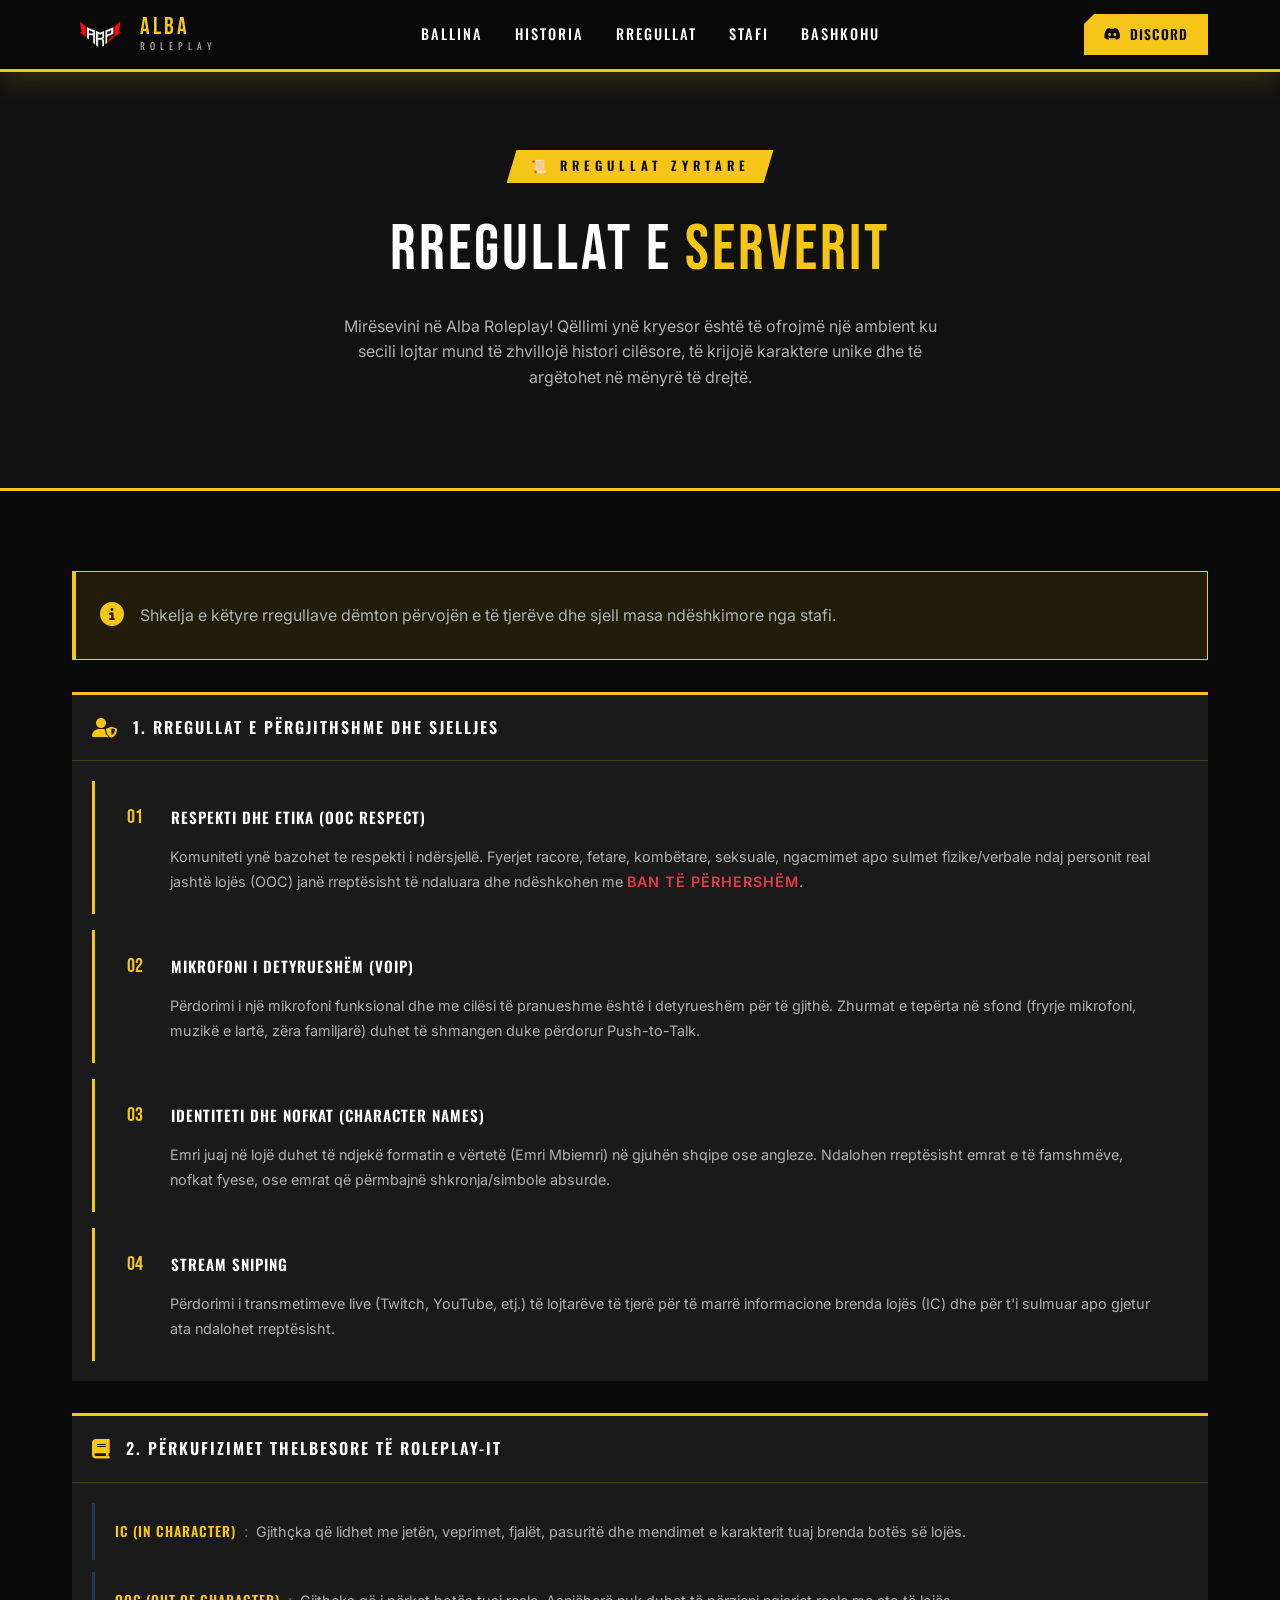
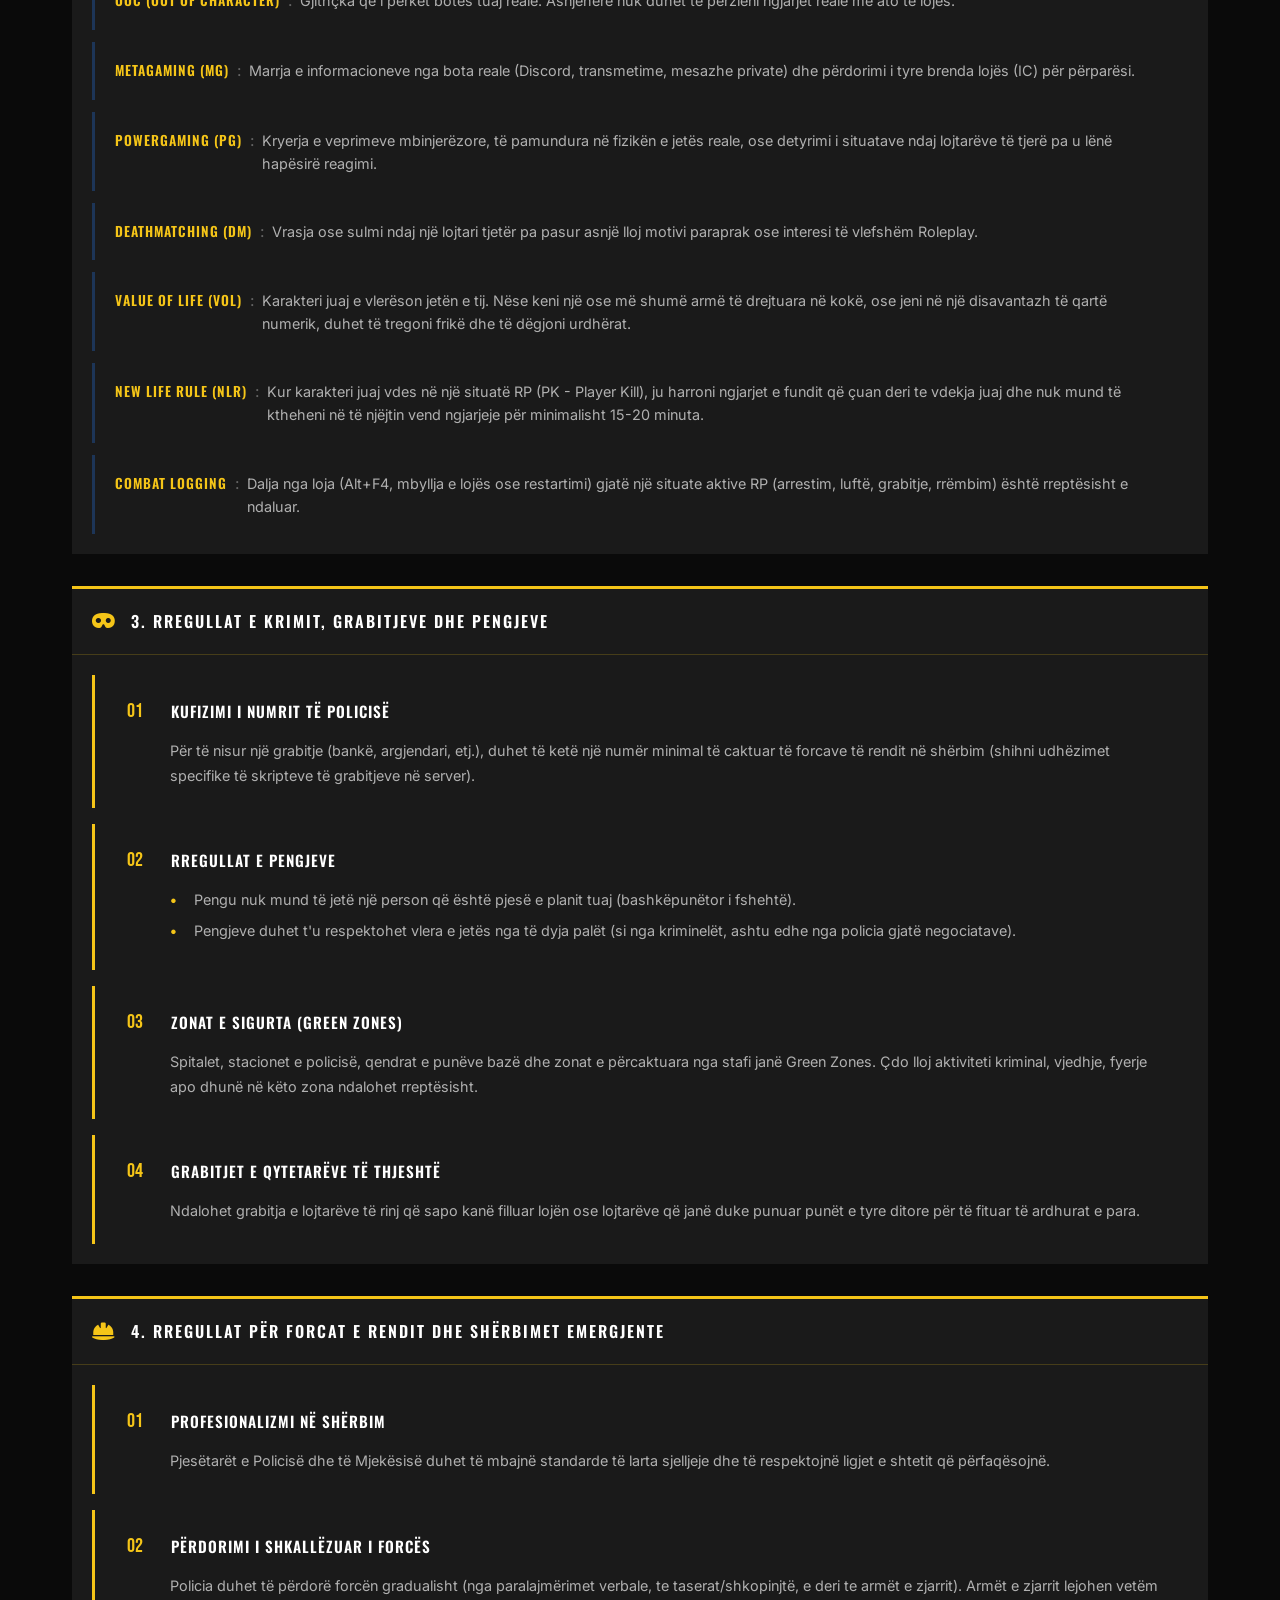
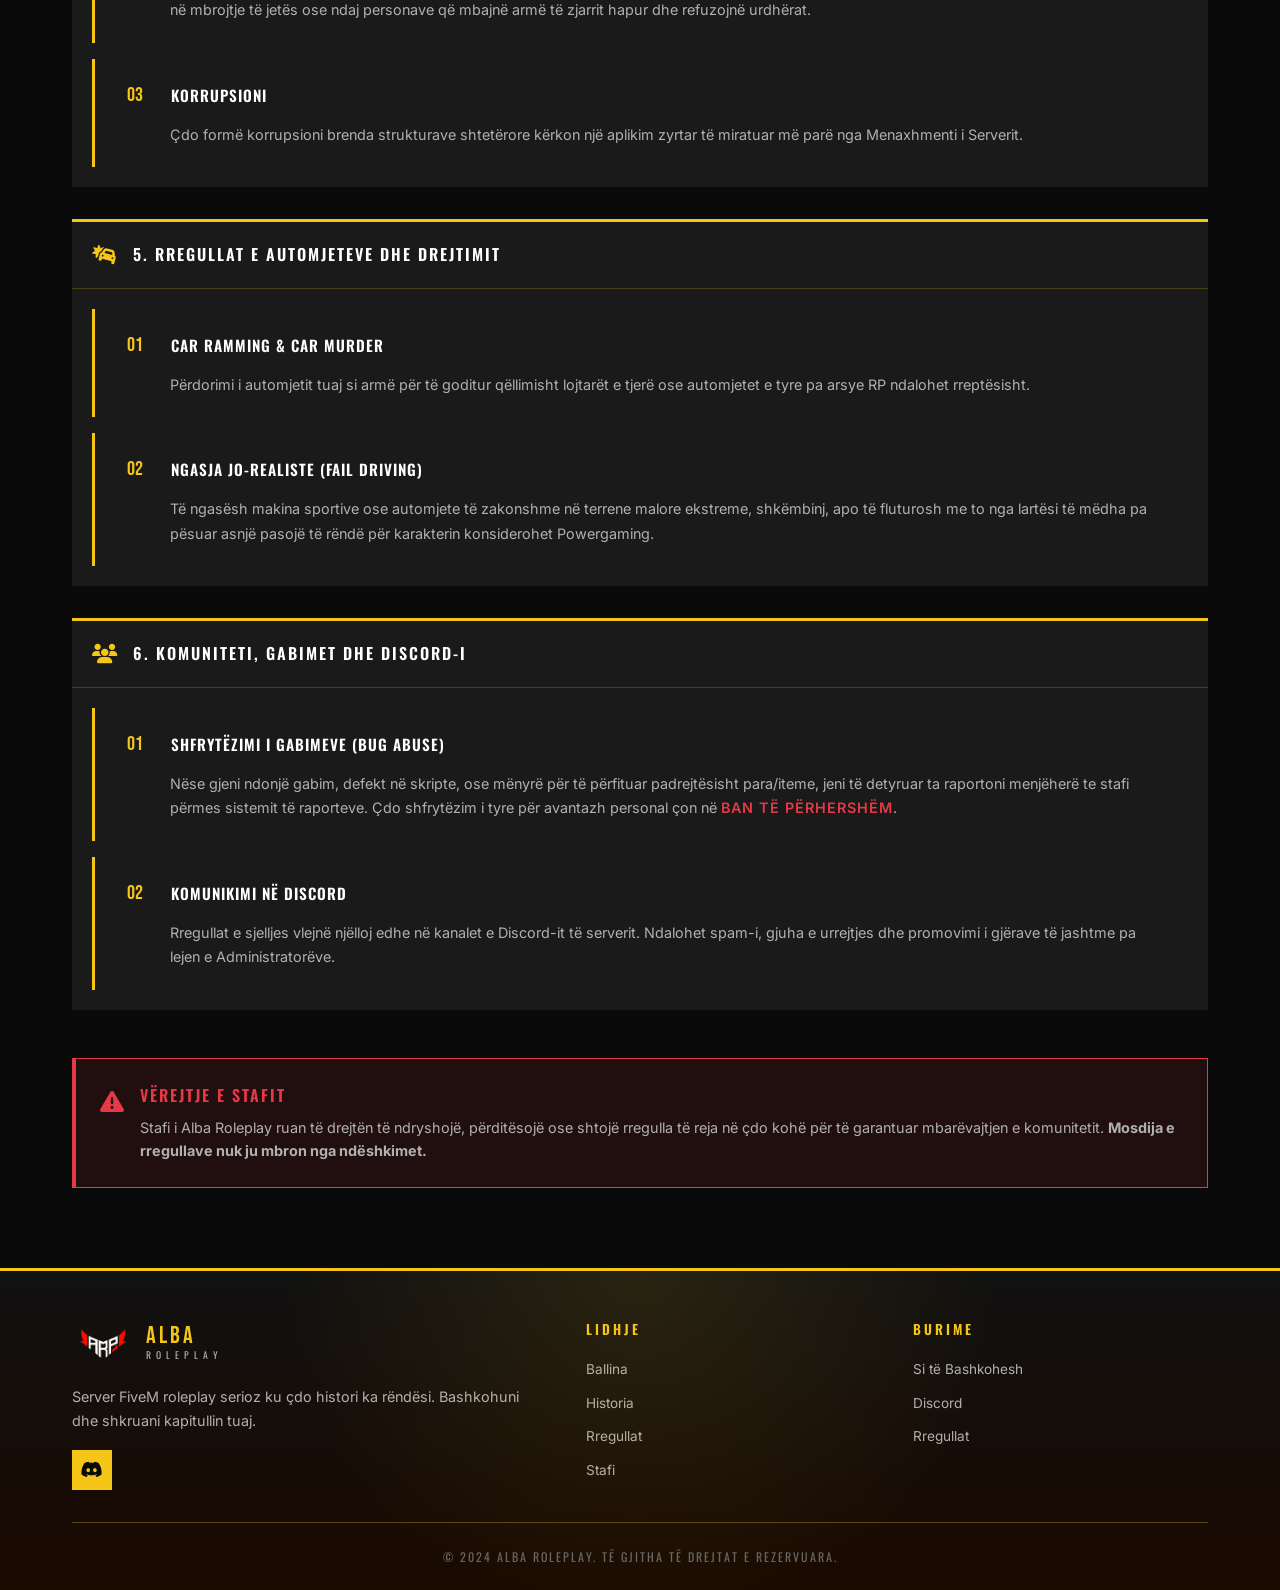
==== rules.html @ d1e92f59 "website 1.0" ====
<!DOCTYPE html>
<html lang="sq">
<head>
    <meta charset="UTF-8">
    <meta name="viewport" content="width=device-width, initial-scale=1.0">
    <title>Rregullat Zyrtare | Alba Roleplay</title>
    <link rel="stylesheet" href="styles.css">
    <link rel="icon" href="images/logo.png" type="image/png">
    <link href="https://fonts.googleapis.com/css2?family=Oswald:wght@400;500;600;700&family=Bebas+Neue&family=Inter:wght@300;400;500;600&display=swap" rel="stylesheet">
    <link rel="stylesheet" href="https://cdnjs.cloudflare.com/ajax/libs/font-awesome/6.4.0/css/all.min.css">
</head>
<body>
    <!-- Navigation -->
    <nav class="navbar" id="navbar">
        <div class="nav-container">
            <a href="index.html" class="nav-logo">
                <img src="images/logo.png" alt="Alba Roleplay Logo" class="logo-img">
                <div class="logo-text">
                    <span class="logo-main">ALBA</span>
                    <span class="logo-sub">ROLEPLAY</span>
                </div>
            </a>
            <ul class="nav-menu" id="nav-menu">
                <li><a href="index.html" class="nav-link">Ballina</a></li>
                <li><a href="index.html#lore" class="nav-link">Historia</a></li>
                <li><a href="rules.html" class="nav-link active">Rregullat</a></li>
                <li><a href="index.html#staff" class="nav-link">Stafi</a></li>
                <li><a href="index.html#join" class="nav-link">Bashkohu</a></li>
            </ul>
            <div class="nav-actions">
                <a href="https://discord.gg/J8QrHfTSxB" class="btn-discord" target="_blank">
                    <i class="fab fa-discord"></i>
                    <span>Discord</span>
                </a>
            </div>
            <button class="nav-toggle" id="nav-toggle">
                <span></span>
                <span></span>
                <span></span>
            </button>
        </div>
    </nav>

    <!-- Rules Hero -->
    <section class="rules-hero">
        <div class="section-container">
            <div class="section-header">
                <span class="section-tag">📜 RREGULLAT ZYRTARE</span>
                <h1 class="section-title">RREGULLAT E <span class="highlight">SERVERIT</span></h1>
                <p class="section-subtitle">Mirësevini në Alba Roleplay! Qëllimi ynë kryesor është të ofrojmë një ambient ku secili lojtar mund të zhvillojë histori cilësore, të krijojë karaktere unike dhe të argëtohet në mënyrë të drejtë.</p>
            </div>
        </div>
    </section>

    <!-- Rules Content -->
    <section class="rules-page">
        <div class="section-container">
            
            <!-- Introduction Notice -->
            <div class="rules-intro">
                <div class="intro-icon">
                    <i class="fas fa-info-circle"></i>
                </div>
                <div class="intro-content">
                    <p>Shkelja e këtyre rregullave dëmton përvojën e të tjerëve dhe sjell masa ndëshkimore nga stafi.</p>
                </div>
            </div>

            <div class="rules-grid-full">
                
                <!-- 1. Rregullat e Përgjithshme -->
                <div class="rule-category">
                    <div class="category-header">
                        <i class="fas fa-user-shield"></i>
                        <h3>1. RREGULLAT E PËRGJITHSHME DHE SJELLJES</h3>
                    </div>
                    <div class="rules-list-full">
                        
                        <div class="rule-item">
                            <div class="rule-header">
                                <span class="rule-badge">01</span>
                                <h4>RESPEKTI DHE ETIKA (OOC RESPECT)</h4>
                            </div>
                            <p>Komuniteti ynë bazohet te respekti i ndërsjellë. Fyerjet racore, fetare, kombëtare, seksuale, ngacmimet apo sulmet fizike/verbale ndaj personit real jashtë lojës (OOC) janë rreptësisht të ndaluara dhe ndëshkohen me <span class="penalty">Ban të Përhershëm</span>.</p>
                        </div>

                        <div class="rule-item">
                            <div class="rule-header">
                                <span class="rule-badge">02</span>
                                <h4>MIKROFONI I DETYRUESHËM (VOIP)</h4>
                            </div>
                            <p>Përdorimi i një mikrofoni funksional dhe me cilësi të pranueshme është i detyrueshëm për të gjithë. Zhurmat e tepërta në sfond (fryrje mikrofoni, muzikë e lartë, zëra familjarë) duhet të shmangen duke përdorur Push-to-Talk.</p>
                        </div>

                        <div class="rule-item">
                            <div class="rule-header">
                                <span class="rule-badge">03</span>
                                <h4>IDENTITETI DHE NOFKAT (CHARACTER NAMES)</h4>
                            </div>
                            <p>Emri juaj në lojë duhet të ndjekë formatin e vërtetë (Emri Mbiemri) në gjuhën shqipe ose angleze. Ndalohen rreptësisht emrat e të famshmëve, nofkat fyese, ose emrat që përmbajnë shkronja/simbole absurde.</p>
                        </div>

                        <div class="rule-item">
                            <div class="rule-header">
                                <span class="rule-badge">04</span>
                                <h4>STREAM SNIPING</h4>
                            </div>
                            <p>Përdorimi i transmetimeve live (Twitch, YouTube, etj.) të lojtarëve të tjerë për të marrë informacione brenda lojës (IC) dhe për t'i sulmuar apo gjetur ata ndalohet rreptësisht.</p>
                        </div>

                    </div>
                </div>

                <!-- 2. Përkufizimet Themelore -->
                <div class="rule-category">
                    <div class="category-header">
                        <i class="fas fa-book"></i>
                        <h3>2. PËRKUFIZIMET THELBESORE TË ROLEPLAY-IT</h3>
                    </div>
                    <div class="rules-list-full">
                        
                        <div class="definition-item">
                            <span class="def-term">IC (In Character)</span>
                            <span class="def-separator">:</span>
                            <span class="def-desc">Gjithçka që lidhet me jetën, veprimet, fjalët, pasuritë dhe mendimet e karakterit tuaj brenda botës së lojës.</span>
                        </div>

                        <div class="definition-item">
                            <span class="def-term">OOC (Out Of Character)</span>
                            <span class="def-separator">:</span>
                            <span class="def-desc">Gjithçka që i përket botës tuaj reale. Asnjëherë nuk duhet të përzieni ngjarjet reale me ato të lojës.</span>
                        </div>

                        <div class="definition-item">
                            <span class="def-term">METAGAMING (MG)</span>
                            <span class="def-separator">:</span>
                            <span class="def-desc">Marrja e informacioneve nga bota reale (Discord, transmetime, mesazhe private) dhe përdorimi i tyre brenda lojës (IC) për përparësi.</span>
                        </div>

                        <div class="definition-item">
                            <span class="def-term">POWERGAMING (PG)</span>
                            <span class="def-separator">:</span>
                            <span class="def-desc">Kryerja e veprimeve mbinjerëzore, të pamundura në fizikën e jetës reale, ose detyrimi i situatave ndaj lojtarëve të tjerë pa u lënë hapësirë reagimi.</span>
                        </div>

                        <div class="definition-item">
                            <span class="def-term">DEATHMATCHING (DM)</span>
                            <span class="def-separator">:</span>
                            <span class="def-desc">Vrasja ose sulmi ndaj një lojtari tjetër pa pasur asnjë lloj motivi paraprak ose interesi të vlefshëm Roleplay.</span>
                        </div>

                        <div class="definition-item">
                            <span class="def-term">VALUE OF LIFE (VOL)</span>
                            <span class="def-separator">:</span>
                            <span class="def-desc">Karakteri juaj e vlerëson jetën e tij. Nëse keni një ose më shumë armë të drejtuara në kokë, ose jeni në një disavantazh të qartë numerik, duhet të tregoni frikë dhe të dëgjoni urdhërat.</span>
                        </div>

                        <div class="definition-item">
                            <span class="def-term">NEW LIFE RULE (NLR)</span>
                            <span class="def-separator">:</span>
                            <span class="def-desc">Kur karakteri juaj vdes në një situatë RP (PK - Player Kill), ju harroni ngjarjet e fundit që çuan deri te vdekja juaj dhe nuk mund të ktheheni në të njëjtin vend ngjarjeje për minimalisht 15-20 minuta.</span>
                        </div>

                        <div class="definition-item">
                            <span class="def-term">COMBAT LOGGING</span>
                            <span class="def-separator">:</span>
                            <span class="def-desc">Dalja nga loja (Alt+F4, mbyllja e lojës ose restartimi) gjatë një situate aktive RP (arrestim, luftë, grabitje, rrëmbim) është rreptësisht e ndaluar.</span>
                        </div>

                    </div>
                </div>

                <!-- 3. Rregullat e Krimit -->
                <div class="rule-category">
                    <div class="category-header">
                        <i class="fas fa-mask"></i>
                        <h3>3. RREGULLAT E KRIMIT, GRABITJEVE DHE PENGJEVE</h3>
                    </div>
                    <div class="rules-list-full">
                        
                        <div class="rule-item">
                            <div class="rule-header">
                                <span class="rule-badge">01</span>
                                <h4>KUFIZIMI I NUMRIT TË POLICISË</h4>
                            </div>
                            <p>Për të nisur një grabitje (bankë, argjendari, etj.), duhet të ketë një numër minimal të caktuar të forcave të rendit në shërbim (shihni udhëzimet specifike të skripteve të grabitjeve në server).</p>
                        </div>

                        <div class="rule-item">
                            <div class="rule-header">
                                <span class="rule-badge">02</span>
                                <h4>RREGULLAT E PENGJEVE</h4>
                            </div>
                            <ul class="rule-sublist">
                                <li>Pengu nuk mund të jetë një person që është pjesë e planit tuaj (bashkëpunëtor i fshehtë).</li>
                                <li>Pengjeve duhet t'u respektohet vlera e jetës nga të dyja palët (si nga kriminelët, ashtu edhe nga policia gjatë negociatave).</li>
                            </ul>
                        </div>

                        <div class="rule-item">
                            <div class="rule-header">
                                <span class="rule-badge">03</span>
                                <h4>ZONAT E SIGURTA (GREEN ZONES)</h4>
                            </div>
                            <p>Spitalet, stacionet e policisë, qendrat e punëve bazë dhe zonat e përcaktuara nga stafi janë Green Zones. Çdo lloj aktiviteti kriminal, vjedhje, fyerje apo dhunë në këto zona ndalohet rreptësisht.</p>
                        </div>

                        <div class="rule-item">
                            <div class="rule-header">
                                <span class="rule-badge">04</span>
                                <h4>GRABITJET E QYTETARËVE TË THJESHTË</h4>
                            </div>
                            <p>Ndalohet grabitja e lojtarëve të rinj që sapo kanë filluar lojën ose lojtarëve që janë duke punuar punët e tyre ditore për të fituar të ardhurat e para.</p>
                        </div>

                    </div>
                </div>

                <!-- 4. Forcat e Rendit -->
                <div class="rule-category">
                    <div class="category-header">
                        <i class="fas fa-hard-hat"></i>
                        <h3>4. RREGULLAT PËR FORCAT E RENDIT DHE SHËRBIMET EMERGJENTE</h3>
                    </div>
                    <div class="rules-list-full">
                        
                        <div class="rule-item">
                            <div class="rule-header">
                                <span class="rule-badge">01</span>
                                <h4>PROFESIONALIZMI NË SHËRBIM</h4>
                            </div>
                            <p>Pjesëtarët e Policisë dhe të Mjekësisë duhet të mbajnë standarde të larta sjelljeje dhe të respektojnë ligjet e shtetit që përfaqësojnë.</p>
                        </div>

                        <div class="rule-item">
                            <div class="rule-header">
                                <span class="rule-badge">02</span>
                                <h4>PËRDORIMI I SHKALLËZUAR I FORCËS</h4>
                            </div>
                            <p>Policia duhet të përdorë forcën gradualisht (nga paralajmërimet verbale, te taserat/shkopinjtë, e deri te armët e zjarrit). Armët e zjarrit lejohen vetëm në mbrojtje të jetës ose ndaj personave që mbajnë armë të zjarrit hapur dhe refuzojnë urdhërat.</p>
                        </div>

                        <div class="rule-item">
                            <div class="rule-header">
                                <span class="rule-badge">03</span>
                                <h4>KORRUPSIONI</h4>
                            </div>
                            <p>Çdo formë korrupsioni brenda strukturave shtetërore kërkon një aplikim zyrtar të miratuar më parë nga Menaxhmenti i Serverit.</p>
                        </div>

                    </div>
                </div>

                <!-- 5. Automjetet -->
                <div class="rule-category">
                    <div class="category-header">
                        <i class="fas fa-car-crash"></i>
                        <h3>5. RREGULLAT E AUTOMJETEVE DHE DREJTIMIT</h3>
                    </div>
                    <div class="rules-list-full">
                        
                        <div class="rule-item">
                            <div class="rule-header">
                                <span class="rule-badge">01</span>
                                <h4>CAR RAMMING & CAR MURDER</h4>
                            </div>
                            <p>Përdorimi i automjetit tuaj si armë për të goditur qëllimisht lojtarët e tjerë ose automjetet e tyre pa arsye RP ndalohet rreptësisht.</p>
                        </div>

                        <div class="rule-item">
                            <div class="rule-header">
                                <span class="rule-badge">02</span>
                                <h4>NGASJA JO-REALISTE (FAIL DRIVING)</h4>
                            </div>
                            <p>Të ngasësh makina sportive ose automjete të zakonshme në terrene malore ekstreme, shkëmbinj, apo të fluturosh me to nga lartësi të mëdha pa pësuar asnjë pasojë të rëndë për karakterin konsiderohet Powergaming.</p>
                        </div>

                    </div>
                </div>

                <!-- 6. Komuniteti dhe Discord -->
                <div class="rule-category">
                    <div class="category-header">
                        <i class="fas fa-users"></i>
                        <h3>6. KOMUNITETI, GABIMET DHE DISCORD-I</h3>
                    </div>
                    <div class="rules-list-full">
                        
                        <div class="rule-item">
                            <div class="rule-header">
                                <span class="rule-badge">01</span>
                                <h4>SHFRYTËZIMI I GABIMEVE (BUG ABUSE)</h4>
                            </div>
                            <p>Nëse gjeni ndonjë gabim, defekt në skripte, ose mënyrë për të përfituar padrejtësisht para/iteme, jeni të detyruar ta raportoni menjëherë te stafi përmes sistemit të raporteve. Çdo shfrytëzim i tyre për avantazh personal çon në <span class="penalty">Ban të Përhershëm</span>.</p>
                        </div>

                        <div class="rule-item">
                            <div class="rule-header">
                                <span class="rule-badge">02</span>
                                <h4>KOMUNIKIMI NË DISCORD</h4>
                            </div>
                            <p>Rregullat e sjelljes vlejnë njëlloj edhe në kanalet e Discord-it të serverit. Ndalohet spam-i, gjuha e urrejtjes dhe promovimi i gjërave të jashtme pa lejen e Administratorëve.</p>
                        </div>

                    </div>
                </div>

            </div>

            <!-- Final Notice -->
            <div class="rules-notice-final">
                <div class="notice-icon">
                    <i class="fas fa-exclamation-triangle"></i>
                </div>
                <div class="notice-content">
                    <h4>VËREJTJE E STAFIT</h4>
                    <p>Stafi i Alba Roleplay ruan të drejtën të ndryshojë, përditësojë ose shtojë rregulla të reja në çdo kohë për të garantuar mbarëvajtjen e komunitetit. <strong>Mosdija e rregullave nuk ju mbron nga ndëshkimet.</strong></p>
                </div>
            </div>

        </div>
    </section>

    <!-- Footer -->
    <footer class="footer">
        <div class="footer-container">
            <div class="footer-main">
                <div class="footer-brand">
                    <a href="index.html" class="footer-logo">
                        <img src="images/logo.png" alt="Alba Roleplay Logo" class="footer-logo-img">
                        <div class="footer-logo-text">
                            <span class="logo-main">ALBA</span>
                            <span class="logo-sub">ROLEPLAY</span>
                        </div>
                    </a>
                    <p>Server FiveM roleplay serioz ku çdo histori ka rëndësi. Bashkohuni dhe shkruani kapitullin tuaj.</p>
                    <div class="footer-social">
                        <a href="https://discord.gg/J8QrHfTSxB" class="social-btn discord" target="_blank">
                            <i class="fab fa-discord"></i>
                        </a>
                    </div>
                </div>
                
                <div class="footer-links">
                    <div class="link-group">
                        <h4>LIDHJE</h4>
                        <ul>
                            <li><a href="index.html">Ballina</a></li>
                            <li><a href="index.html#lore">Historia</a></li>
                            <li><a href="rules.html">Rregullat</a></li>
                            <li><a href="index.html#staff">Stafi</a></li>
                        </ul>
                    </div>
                    <div class="link-group">
                        <h4>BURIME</h4>
                        <ul>
                            <li><a href="index.html#join">Si të Bashkohesh</a></li>
                            <li><a href="https://discord.gg/J8QrHfTSxB" target="_blank">Discord</a></li>
                            <li><a href="rules.html">Rregullat</a></li>
                        </ul>
                    </div>
                </div>
            </div>
            
            <div class="footer-bottom">
                <div class="copyright">
                    <p>&copy; 2024 ALBA ROLEPLAY. TË GJITHA TË DREJTAT E REZERVUARA.</p>
                </div>
            </div>
        </div>
    </footer>

    <script src="script.js"></script>
</body>
</html>
---- styles.css ----
/* ===== CSS Variables - GTA Style ===== */
:root {
    /* Primary Colors */
    --bg-dark: #0a0a0a;
    --bg-secondary: #111111;
    --bg-card: #1a1a1a;
    --bg-card-hover: #222222;
    
    /* GTA Colors */
    --gta-yellow: #f5c518;
    --gta-orange: #ff6b00;
    --gta-red: #e63946;
    --gta-blue: #1d3557;
    --gta-green: #2d6a4f;
    --gta-purple: #7b2d8b;
    
    /* Text Colors */
    --text-primary: #ffffff;
    --text-secondary: #b0b0b0;
    --text-muted: #666666;
    
    /* Gradients */
    --gradient-gta: linear-gradient(135deg, var(--gta-yellow), var(--gta-orange));
    --gradient-fire: linear-gradient(135deg, var(--gta-orange), var(--gta-red));
    --gradient-sunset: linear-gradient(180deg, var(--gta-purple), var(--gta-orange), var(--gta-yellow));
    
    /* Transitions */
    --transition-fast: 0.2s ease;
    --transition-normal: 0.3s ease;
    
    /* Typography */
    --font-display: 'Bebas Neue', 'Oswald', sans-serif;
    --font-heading: 'Oswald', sans-serif;
    --font-body: 'Inter', sans-serif;
    
    /* Spacing */
    --section-padding: 80px 0;
    --container-width: 1200px;
}

/* ===== Reset & Base ===== */
*, *::before, *::after {
    margin: 0;
    padding: 0;
    box-sizing: border-box;
}

html {
    scroll-behavior: smooth;
    scroll-padding-top: 70px;
}

body {
    font-family: var(--font-body);
    background-color: var(--bg-dark);
    color: var(--text-primary);
    line-height: 1.6;
    overflow-x: hidden;
}

/* ===== Scrollbar ===== */
::-webkit-scrollbar {
    width: 8px;
}

::-webkit-scrollbar-track {
    background: var(--bg-dark);
}

::-webkit-scrollbar-thumb {
    background: var(--gta-yellow);
    border-radius: 4px;
}

/* ===== Navigation ===== */
.navbar {
    position: fixed;
    top: 0;
    left: 0;
    width: 100%;
    padding: 0.75rem 0;
    z-index: 1000;
    background: rgba(10, 10, 10, 0.95);
    border-bottom: 3px solid var(--gta-yellow);
    box-shadow: 0 5px 30px rgba(245, 197, 24, 0.2);
}

.nav-container {
    max-width: var(--container-width);
    margin: 0 auto;
    padding: 0 2rem;
    display: flex;
    align-items: center;
    justify-content: space-between;
}

.nav-logo {
    display: flex;
    align-items: center;
    gap: 0.75rem;
    text-decoration: none;
}

.logo-img {
    height: 45px;
    width: auto;
}

.logo-text {
    display: flex;
    flex-direction: column;
}

.logo-main {
    font-family: var(--font-display);
    font-size: 1.5rem;
    color: var(--gta-yellow);
    line-height: 1;
    letter-spacing: 3px;
}

.logo-sub {
    font-family: var(--font-heading);
    font-size: 0.6rem;
    color: var(--text-secondary);
    letter-spacing: 5px;
}

.nav-menu {
    display: flex;
    list-style: none;
    gap: 2rem;
}

.nav-link {
    color: var(--text-primary);
    text-decoration: none;
    font-family: var(--font-heading);
    font-size: 0.9rem;
    font-weight: 500;
    letter-spacing: 2px;
    text-transform: uppercase;
    position: relative;
    padding: 0.5rem 0;
    transition: var(--transition-fast);
}

.nav-link::after {
    content: '';
    position: absolute;
    bottom: 0;
    left: 0;
    width: 0;
    height: 2px;
    background: var(--gta-yellow);
    transition: var(--transition-normal);
}

.nav-link:hover,
.nav-link.active {
    color: var(--gta-yellow);
}

.nav-link:hover::after,
.nav-link.active::after {
    width: 100%;
}

.btn-discord {
    display: flex;
    align-items: center;
    gap: 0.5rem;
    padding: 0.6rem 1.25rem;
    background: var(--gta-yellow);
    color: var(--bg-dark);
    text-decoration: none;
    font-family: var(--font-heading);
    font-size: 0.85rem;
    font-weight: 600;
    letter-spacing: 1px;
    text-transform: uppercase;
    clip-path: polygon(10px 0, 100% 0, 100% 100%, 0 100%, 0 10px);
    transition: var(--transition-fast);
}

.btn-discord:hover {
    background: var(--gta-orange);
    transform: scale(1.05);
}

.nav-toggle {
    display: none;
    flex-direction: column;
    gap: 5px;
    background: none;
    border: none;
    cursor: pointer;
    padding: 5px;
}

.nav-toggle span {
    width: 25px;
    height: 2px;
    background: var(--gta-yellow);
    transition: var(--transition-fast);
}

/* ===== Hero Section ===== */
.hero {
    min-height: 100vh;
    display: flex;
    align-items: center;
    justify-content: center;
    position: relative;
    padding-top: 70px;
    overflow: hidden;
}

.hero-bg {
    position: absolute;
    top: 0;
    left: 0;
    width: 100%;
    height: 100%;
    overflow: hidden;
}

/* GTA Background Image */
.hero-bg::before {
    content: '';
    position: absolute;
    top: 0;
    left: 0;
    width: 100%;
    height: 100%;
    background: url('images/gta-bg.jpg') center/cover no-repeat;
    z-index: 0;
}

/* Dark Overlay */
.hero-bg::after {
    content: '';
    position: absolute;
    top: 0;
    left: 0;
    width: 100%;
    height: 100%;
    background: 
        linear-gradient(180deg, 
            rgba(0, 0, 0, 0.4) 0%, 
            rgba(0, 0, 0, 0.2) 40%,
            rgba(0, 0, 0, 0.4) 70%,
            rgba(10, 10, 10, 0.9) 100%
        );
    z-index: 1;
}

.city-silhouette {
    position: absolute;
    bottom: 0;
    left: 0;
    width: 100%;
    height: 100px;
    background: linear-gradient(180deg, transparent 0%, rgba(10, 10, 10, 1) 100%);
    z-index: 4;
}

/* Road Line */
.city-silhouette::after {
    content: '';
    position: absolute;
    bottom: 0;
    left: 0;
    width: 100%;
    height: 3px;
    background: var(--gta-yellow);
    box-shadow: 0 0 20px var(--gta-yellow);
}

/* GTA Style Overlay */
.hero-bg .gta-overlay {
    position: absolute;
    top: 0;
    left: 0;
    width: 100%;
    height: 100%;
    background: repeating-linear-gradient(
        0deg,
        transparent,
        transparent 2px,
        rgba(0, 0, 0, 0.05) 2px,
        rgba(0, 0, 0, 0.05) 4px
    );
    pointer-events: none;
    z-index: 3;
}

.hero-content {
    position: relative;
    z-index: 5;
    text-align: center;
    padding: 2rem;
    max-width: 1000px;
}

.wanted-stars {
    display: flex;
    justify-content: center;
    gap: 0.5rem;
    margin-bottom: 1.5rem;
}

.wanted-stars i {
    font-size: 1.5rem;
    color: var(--gta-yellow);
    text-shadow: 0 0 20px var(--gta-yellow);
    animation: starPulse 2s infinite ease-in-out;
}

.wanted-stars i:nth-child(2) { animation-delay: 0.2s; }
.wanted-stars i:nth-child(3) { animation-delay: 0.4s; }
.wanted-stars i:nth-child(4) { animation-delay: 0.6s; }
.wanted-stars i:nth-child(5) { animation-delay: 0.8s; }

@keyframes starPulse {
    0%, 100% { opacity: 0.5; transform: scale(0.9); }
    50% { opacity: 1; transform: scale(1.1); }
}

.hero-title {
    margin-bottom: 1.5rem;
}

.title-pre {
    display: block;
    font-family: var(--font-heading);
    font-size: 1rem;
    font-weight: 400;
    letter-spacing: 8px;
    color: var(--text-secondary);
    margin-bottom: 0.5rem;
}

.title-main {
    display: block;
    font-family: var(--font-display);
    font-size: clamp(4rem, 12vw, 8rem);
    font-weight: 400;
    color: var(--gta-yellow);
    line-height: 0.9;
    letter-spacing: 5px;
    text-shadow: 
        3px 3px 0 var(--gta-orange),
        6px 6px 0 rgba(0, 0, 0, 0.5);
}

.title-sub {
    display: block;
    font-family: var(--font-heading);
    font-size: 1.5rem;
    font-weight: 300;
    color: var(--text-secondary);
    letter-spacing: 15px;
    margin-top: 0.5rem;
}

.hero-description {
    font-size: 1rem;
    color: var(--text-secondary);
    max-width: 700px;
    margin: 0 auto 2rem;
    line-height: 1.8;
}

.hero-cta {
    display: flex;
    gap: 1rem;
    justify-content: center;
    flex-wrap: wrap;
    margin-bottom: 3rem;
}

.btn-primary {
    display: inline-flex;
    align-items: center;
    gap: 0.75rem;
    padding: 1rem 2.5rem;
    background: var(--gta-yellow);
    color: var(--bg-dark);
    text-decoration: none;
    font-family: var(--font-heading);
    font-size: 1.1rem;
    font-weight: 600;
    letter-spacing: 3px;
    text-transform: uppercase;
    clip-path: polygon(15px 0, 100% 0, calc(100% - 15px) 100%, 0 100%);
    transition: var(--transition-fast);
}

.btn-primary:hover {
    background: var(--gta-orange);
    transform: scale(1.05);
}

.btn-secondary {
    display: inline-flex;
    align-items: center;
    gap: 0.75rem;
    padding: 1rem 2.5rem;
    background: transparent;
    color: var(--gta-yellow);
    text-decoration: none;
    font-family: var(--font-heading);
    font-size: 1.1rem;
    font-weight: 600;
    letter-spacing: 3px;
    text-transform: uppercase;
    border: 2px solid var(--gta-yellow);
    clip-path: polygon(15px 0, 100% 0, calc(100% - 15px) 100%, 0 100%);
    transition: var(--transition-fast);
}

.btn-secondary:hover {
    background: var(--gta-yellow);
    color: var(--bg-dark);
}

/* Hero Banner */
.hero-banner {
    padding: 1.25rem 2rem;
    background: rgba(245, 197, 24, 0.1);
    border: 1px solid rgba(245, 197, 24, 0.3);
    clip-path: polygon(20px 0, 100% 0, calc(100% - 20px) 100%, 0 100%);
}

.banner-content {
    display: flex;
    justify-content: center;
    align-items: center;
    gap: 2rem;
    flex-wrap: wrap;
}

.banner-item {
    display: flex;
    align-items: center;
    gap: 0.5rem;
    color: var(--text-secondary);
    font-family: var(--font-heading);
    font-size: 0.85rem;
    letter-spacing: 2px;
    text-transform: uppercase;
    transition: var(--transition-fast);
}

.banner-item:hover {
    color: var(--gta-yellow);
}

.banner-item i {
    color: var(--gta-yellow);
}

.banner-divider {
    width: 1px;
    height: 20px;
    background: var(--gta-yellow);
    opacity: 0.5;
}

.hero-scroll {
    position: absolute;
    bottom: 2rem;
    left: 50%;
    transform: translateX(-50%);
    z-index: 10;
}

.hero-scroll a {
    display: flex;
    flex-direction: column;
    align-items: center;
    gap: 0.5rem;
    color: var(--gta-yellow);
    text-decoration: none;
    font-family: var(--font-heading);
    font-size: 0.75rem;
    letter-spacing: 3px;
    animation: bounce 2s infinite;
    text-shadow: 0 0 10px rgba(245, 197, 24, 0.5);
}

@keyframes bounce {
    0%, 100% { transform: translateY(0); }
    50% { transform: translateY(10px); }
}

/* ===== Section Styles ===== */
.section-container {
    max-width: var(--container-width);
    margin: 0 auto;
    padding: 0 2rem;
}

.section-header {
    text-align: center;
    margin-bottom: 3rem;
}

.section-tag {
    display: inline-block;
    font-family: var(--font-heading);
    font-size: 0.8rem;
    font-weight: 600;
    letter-spacing: 5px;
    color: var(--bg-dark);
    background: var(--gta-yellow);
    padding: 0.4rem 1.5rem;
    margin-bottom: 1rem;
    clip-path: polygon(10px 0, 100% 0, calc(100% - 10px) 100%, 0 100%);
}

.section-title {
    font-family: var(--font-display);
    font-size: clamp(2.5rem, 6vw, 4rem);
    font-weight: 400;
    letter-spacing: 3px;
    margin-bottom: 0.75rem;
}

.highlight {
    color: var(--gta-yellow);
}

.section-subtitle {
    font-size: 1rem;
    color: var(--text-secondary);
    max-width: 600px;
    margin: 0 auto;
}

/* ===== Lore Section ===== */
.lore {
    padding: var(--section-padding);
    background: var(--bg-secondary);
    border-top: 3px solid var(--gta-yellow);
    border-bottom: 3px solid var(--gta-yellow);
    position: relative;
    overflow: hidden;
}

.lore::before {
    content: '';
    position: absolute;
    top: 0;
    left: 0;
    width: 100%;
    height: 100%;
    background: 
        radial-gradient(circle at 20% 80%, rgba(245, 197, 24, 0.05) 0%, transparent 50%),
        radial-gradient(circle at 80% 20%, rgba(255, 107, 0, 0.05) 0%, transparent 50%);
    pointer-events: none;
}

.lore-content {
    display: grid;
    grid-template-columns: 2fr 1fr;
    gap: 2rem;
}

.lore-main {
    display: flex;
    flex-direction: column;
    gap: 1.25rem;
}

.lore-card {
    background: var(--bg-card);
    border-left: 4px solid var(--gta-yellow);
    transition: var(--transition-normal);
}

.lore-card:hover {
    background: var(--bg-card-hover);
    transform: translateX(10px);
}

.card-content {
    padding: 1.5rem;
}

.card-number {
    font-family: var(--font-display);
    font-size: 2.5rem;
    color: var(--gta-yellow);
    opacity: 0.3;
    position: absolute;
    top: 1rem;
    right: 1rem;
}

.card-content h3 {
    font-family: var(--font-heading);
    font-size: 1.25rem;
    font-weight: 600;
    letter-spacing: 2px;
    color: var(--gta-yellow);
    margin-bottom: 0.75rem;
}

.card-content p {
    color: var(--text-secondary);
    font-size: 0.9rem;
    line-height: 1.7;
}

.lore-sidebar {
    display: flex;
    flex-direction: column;
    gap: 1.25rem;
}

.lore-feature {
    background: var(--bg-card);
    padding: 1.25rem;
    border-left: 3px solid var(--gta-yellow);
    transition: var(--transition-normal);
}

.lore-feature:hover {
    background: var(--bg-card-hover);
}

.lore-feature i {
    font-size: 1.5rem;
    color: var(--gta-yellow);
    margin-bottom: 0.75rem;
}

.lore-feature h4 {
    font-family: var(--font-heading);
    font-size: 0.9rem;
    font-weight: 600;
    letter-spacing: 2px;
    color: var(--gta-yellow);
    margin-bottom: 0.5rem;
}

.lore-feature p {
    font-size: 0.8rem;
    color: var(--text-secondary);
    line-height: 1.5;
}

/* ===== Rules Section ===== */
.rules {
    padding: var(--section-padding);
    background: var(--bg-dark);
    position: relative;
    overflow: hidden;
}

.rules::before {
    content: '';
    position: absolute;
    top: 0;
    left: 0;
    width: 100%;
    height: 100%;
    background: 
        repeating-linear-gradient(
            45deg,
            transparent,
            transparent 50px,
            rgba(245, 197, 24, 0.02) 50px,
            rgba(245, 197, 24, 0.02) 100px
        );
    pointer-events: none;
}

.rules-grid {
    display: grid;
    grid-template-columns: repeat(2, 1fr);
    gap: 1.5rem;
}

.rule-category {
    background: var(--bg-card);
    border-top: 3px solid var(--gta-yellow);
    transition: var(--transition-normal);
}

.rule-category:hover {
    background: var(--bg-card-hover);
}

.category-header {
    display: flex;
    align-items: center;
    gap: 1rem;
    padding: 1.25rem;
    border-bottom: 1px solid rgba(245, 197, 24, 0.2);
}

.category-header i {
    font-size: 1.25rem;
    color: var(--gta-yellow);
}

.category-header h3 {
    font-family: var(--font-heading);
    font-size: 1rem;
    font-weight: 600;
    letter-spacing: 2px;
}

.rules-list {
    list-style: none;
    padding: 1rem 1.25rem;
}

.rules-list li {
    display: flex;
    gap: 1rem;
    padding: 0.75rem 0;
    border-bottom: 1px solid rgba(255, 255, 255, 0.05);
}

.rules-list li:last-child {
    border-bottom: none;
}

.rule-number {
    font-family: var(--font-display);
    font-size: 1rem;
    color: var(--gta-yellow);
    min-width: 25px;
}

.rule-content h4 {
    font-family: var(--font-heading);
    font-size: 0.85rem;
    font-weight: 600;
    letter-spacing: 1px;
    margin-bottom: 0.25rem;
}

.rule-content p {
    font-size: 0.8rem;
    color: var(--text-secondary);
    line-height: 1.5;
}

/* ===== Staff Section ===== */
.staff {
    padding: var(--section-padding);
    background: var(--bg-secondary);
    border-top: 3px solid var(--gta-yellow);
    border-bottom: 3px solid var(--gta-yellow);
    position: relative;
    overflow: hidden;
}

.staff::before {
    content: '';
    position: absolute;
    top: 0;
    left: 0;
    width: 100%;
    height: 100%;
    background: 
        radial-gradient(circle at 10% 50%, rgba(245, 197, 24, 0.03) 0%, transparent 40%),
        radial-gradient(circle at 90% 50%, rgba(230, 57, 70, 0.03) 0%, transparent 40%);
    pointer-events: none;
}

.staff-grid {
    display: grid;
    grid-template-columns: repeat(4, 1fr);
    gap: 1.25rem;
}

.staff-card {
    background: var(--bg-card);
    text-align: center;
    padding: 1.5rem;
    border-top: 3px solid var(--gta-yellow);
    transition: var(--transition-normal);
}

.staff-card:hover {
    background: var(--bg-card-hover);
    transform: translateY(-5px);
}

.staff-avatar {
    width: 80px;
    height: 80px;
    margin: 0 auto 1rem;
}

.avatar-placeholder {
    width: 100%;
    height: 100%;
    display: flex;
    align-items: center;
    justify-content: center;
    font-size: 2rem;
    color: var(--bg-dark);
    clip-path: polygon(50% 0%, 100% 25%, 100% 75%, 50% 100%, 0% 75%, 0% 25%);
}

.avatar-placeholder.owner { background: var(--gta-yellow); }
.avatar-placeholder.admin { background: var(--gta-orange); }
.avatar-placeholder.leadmod { background: var(--gta-red); }
.avatar-placeholder.mod { background: var(--text-secondary); }

.staff-name {
    font-family: var(--font-heading);
    font-size: 1.1rem;
    font-weight: 600;
    letter-spacing: 2px;
    margin-bottom: 0.25rem;
}

.staff-role {
    display: inline-block;
    font-family: var(--font-heading);
    font-size: 0.65rem;
    font-weight: 600;
    letter-spacing: 2px;
    color: var(--gta-yellow);
    margin-bottom: 1rem;
}

.staff-social {
    display: flex;
    justify-content: center;
}

.social-link {
    width: 35px;
    height: 35px;
    display: flex;
    align-items: center;
    justify-content: center;
    background: var(--gta-yellow);
    color: var(--bg-dark);
    text-decoration: none;
    transition: var(--transition-fast);
}

.social-link:hover {
    background: var(--gta-orange);
    transform: scale(1.1);
}

/* ===== Join Section ===== */
.join {
    padding: var(--section-padding);
    background: var(--bg-dark);
    position: relative;
    overflow: hidden;
}

.join::before {
    content: '';
    position: absolute;
    bottom: 0;
    left: 0;
    width: 100%;
    height: 200px;
    background: linear-gradient(180deg, transparent 0%, rgba(245, 197, 24, 0.05) 100%);
    pointer-events: none;
}

.join-content {
    display: grid;
    grid-template-columns: 1.5fr 1fr;
    gap: 2rem;
}

.steps-container {
    display: flex;
    flex-direction: column;
    gap: 1.25rem;
}

.step {
    display: flex;
    gap: 1.25rem;
    background: var(--bg-card);
    border-left: 4px solid var(--gta-yellow);
    transition: var(--transition-normal);
}

.step:hover {
    background: var(--bg-card-hover);
    transform: translateX(5px);
}

.step-number {
    font-family: var(--font-display);
    font-size: 2rem;
    color: var(--gta-yellow);
    padding: 1rem;
    display: flex;
    align-items: center;
    justify-content: center;
    min-width: 60px;
}

.step-content {
    padding: 1.25rem 1.25rem 1.25rem 0;
    flex: 1;
}

.step-icon {
    font-size: 1.25rem;
    color: var(--gta-yellow);
    margin-bottom: 0.5rem;
}

.step-content h3 {
    font-family: var(--font-heading);
    font-size: 1rem;
    font-weight: 600;
    letter-spacing: 2px;
    margin-bottom: 0.5rem;
}

.step-content p {
    font-size: 0.85rem;
    color: var(--text-secondary);
    line-height: 1.6;
    margin-bottom: 0.75rem;
}

.step-btn {
    display: inline-flex;
    align-items: center;
    gap: 0.5rem;
    padding: 0.5rem 1rem;
    background: var(--gta-yellow);
    color: var(--bg-dark);
    text-decoration: none;
    font-family: var(--font-heading);
    font-size: 0.75rem;
    font-weight: 600;
    letter-spacing: 2px;
    text-transform: uppercase;
    transition: var(--transition-fast);
}

.step-btn:hover {
    background: var(--gta-orange);
}

.step-info {
    font-size: 0.8rem;
    color: var(--text-muted);
}

.step-info i {
    color: var(--gta-yellow);
}

.join-info {
    display: flex;
    flex-direction: column;
    gap: 1.25rem;
}

.info-card {
    background: var(--bg-card);
    padding: 1.25rem;
    border-top: 3px solid var(--gta-yellow);
}

.info-icon {
    font-size: 1.5rem;
    color: var(--gta-yellow);
    margin-bottom: 0.75rem;
}

.info-card h4 {
    font-family: var(--font-heading);
    font-size: 0.9rem;
    font-weight: 600;
    letter-spacing: 2px;
    margin-bottom: 0.5rem;
}

.info-card p {
    font-size: 0.85rem;
    color: var(--text-secondary);
    line-height: 1.6;
    margin-bottom: 0.75rem;
}

.server-ip {
    display: flex;
    align-items: center;
    gap: 0.5rem;
    padding: 0.75rem;
    background: var(--bg-dark);
}

.ip-label {
    font-family: var(--font-heading);
    font-size: 0.75rem;
    color: var(--text-muted);
    letter-spacing: 1px;
}

.ip-address {
    flex: 1;
    font-family: var(--font-heading);
    font-size: 0.9rem;
    color: var(--gta-yellow);
    letter-spacing: 1px;
}

.copy-btn {
    background: none;
    border: none;
    color: var(--text-secondary);
    cursor: pointer;
    transition: var(--transition-fast);
}

.copy-btn:hover {
    color: var(--gta-yellow);
}

.info-btn {
    display: inline-flex;
    align-items: center;
    gap: 0.5rem;
    color: var(--gta-yellow);
    text-decoration: none;
    font-family: var(--font-heading);
    font-size: 0.8rem;
    font-weight: 600;
    letter-spacing: 2px;
    text-transform: uppercase;
    transition: var(--transition-fast);
}

.info-btn:hover {
    color: var(--gta-orange);
}

/* ===== Footer ===== */
.footer {
    background: linear-gradient(180deg, var(--bg-secondary) 0%, #1a0a00 100%);
    padding: 3rem 0 1.5rem;
    border-top: 3px solid var(--gta-yellow);
    position: relative;
}

.footer::before {
    content: '';
    position: absolute;
    top: 0;
    left: 0;
    width: 100%;
    height: 100%;
    background: 
        radial-gradient(circle at 50% 0%, rgba(245, 197, 24, 0.1) 0%, transparent 50%);
    pointer-events: none;
}

.footer-container {
    max-width: var(--container-width);
    margin: 0 auto;
    padding: 0 2rem;
}

.footer-main {
    display: grid;
    grid-template-columns: 1.5fr 2fr;
    gap: 3rem;
    padding-bottom: 2rem;
    border-bottom: 1px solid rgba(245, 197, 24, 0.3);
}

.footer-logo {
    display: flex;
    align-items: center;
    gap: 0.75rem;
    text-decoration: none;
    margin-bottom: 1rem;
}

.footer-logo-img {
    height: 50px;
    width: auto;
}

.footer-logo-text {
    display: flex;
    flex-direction: column;
}

.footer-brand p {
    color: var(--text-secondary);
    font-size: 0.9rem;
    line-height: 1.7;
    margin-bottom: 1rem;
}

.footer-social {
    display: flex;
}

.social-btn {
    width: 40px;
    height: 40px;
    display: flex;
    align-items: center;
    justify-content: center;
    font-size: 1.1rem;
    text-decoration: none;
    transition: var(--transition-fast);
}

.social-btn.discord {
    background: var(--gta-yellow);
    color: var(--bg-dark);
}

.social-btn:hover {
    background: var(--gta-orange);
    transform: scale(1.1);
}

.footer-links {
    display: grid;
    grid-template-columns: repeat(2, 1fr);
    gap: 2rem;
}

.link-group h4 {
    font-family: var(--font-heading);
    font-size: 0.85rem;
    font-weight: 600;
    letter-spacing: 3px;
    color: var(--gta-yellow);
    margin-bottom: 1rem;
}

.link-group ul {
    list-style: none;
    display: flex;
    flex-direction: column;
    gap: 0.5rem;
}

.link-group a {
    color: var(--text-secondary);
    text-decoration: none;
    font-size: 0.85rem;
    transition: var(--transition-fast);
}

.link-group a:hover {
    color: var(--gta-yellow);
}

.footer-bottom {
    padding-top: 1.5rem;
    text-align: center;
}

.copyright p {
    font-family: var(--font-heading);
    font-size: 0.75rem;
    color: var(--text-muted);
    letter-spacing: 2px;
}

/* ===== Responsive Design ===== */
@media (max-width: 1024px) {
    .lore-content {
        grid-template-columns: 1fr;
    }
    
    .lore-sidebar {
        flex-direction: row;
        flex-wrap: wrap;
    }
    
    .lore-feature {
        flex: 1;
        min-width: 200px;
    }
    
    .staff-grid {
        grid-template-columns: repeat(2, 1fr);
    }
    
    .join-content {
        grid-template-columns: 1fr;
    }
    
    .footer-main {
        grid-template-columns: 1fr;
        gap: 2rem;
    }
}

@media (max-width: 768px) {
    .nav-menu {
        position: fixed;
        top: 65px;
        left: 0;
        width: 100%;
        height: calc(100vh - 65px);
        background: rgba(10, 10, 10, 0.98);
        flex-direction: column;
        align-items: center;
        justify-content: center;
        gap: 2rem;
        transform: translateX(100%);
        transition: var(--transition-normal);
    }
    
    .nav-menu.active {
        transform: translateX(0);
    }
    
    .nav-actions {
        display: none;
    }
    
    .nav-toggle {
        display: flex;
    }
    
    .nav-toggle.active span:nth-child(1) {
        transform: rotate(45deg) translate(5px, 5px);
    }
    
    .nav-toggle.active span:nth-child(2) {
        opacity: 0;
    }
    
    .nav-toggle.active span:nth-child(3) {
        transform: rotate(-45deg) translate(5px, -5px);
    }
    
    .rules-grid {
        grid-template-columns: 1fr;
    }
    
    .staff-grid {
        grid-template-columns: 1fr;
    }
    
    .footer-links {
        grid-template-columns: 1fr;
    }
    
    .rules-notice-final {
        flex-direction: column;
        text-align: center;
    }
    
    .rule-item p,
    .rule-sublist {
        margin-left: 0;
    }
    
    .definition-item {
        flex-direction: column;
        gap: 0.25rem;
    }
    
    .def-separator {
        display: none;
    }
}

@media (max-width: 480px) {
    .title-main {
        font-size: 3rem;
        letter-spacing: 2px;
    }
    
    .title-sub {
        font-size: 1rem;
        letter-spacing: 8px;
    }
    
    .hero-cta {
        flex-direction: column;
        align-items: center;
    }
    
    .btn-primary,
    .btn-secondary {
        width: 100%;
        justify-content: center;
    }
    
    .banner-content {
        flex-direction: column;
        gap: 0.75rem;
    }
    
    .banner-divider {
        width: 50px;
        height: 1px;
    }
    
    .step {
        flex-direction: column;
        text-align: center;
    }
    
    .step-number {
        padding: 0.75rem;
    }
    
    .step-content {
        padding: 0 1.25rem 1.25rem;
    }
}

/* ===== Rules Page Hero ===== */
.rules-hero {
    padding: 150px 0 50px;
    background: var(--bg-secondary);
    border-bottom: 3px solid var(--gta-yellow);
    text-align: center;
}

/* ===== Rules Page ===== */
.rules-page {
    padding: var(--section-padding);
    background: var(--bg-dark);
}

/* Rules Intro */
.rules-intro {
    display: flex;
    gap: 1rem;
    align-items: center;
    padding: 1.5rem;
    background: rgba(245, 197, 24, 0.1);
    border: 1px solid var(--gta-yellow);
    border-left: 4px solid var(--gta-yellow);
    margin-bottom: 2rem;
}

.intro-icon {
    font-size: 1.5rem;
    color: var(--gta-yellow);
}

.intro-content p {
    font-size: 1rem;
    color: var(--text-secondary);
    line-height: 1.6;
}

/* Full Width Rules Grid */
.rules-grid-full {
    display: flex;
    flex-direction: column;
    gap: 2rem;
}

/* Rules List Full */
.rules-list-full {
    padding: 1.25rem;
}

.rule-item {
    padding: 1.25rem;
    background: var(--bg-card);
    border-left: 3px solid var(--gta-yellow);
    margin-bottom: 1rem;
    transition: var(--transition-normal);
}

.rule-item:last-child {
    margin-bottom: 0;
}

.rule-item:hover {
    background: var(--bg-card-hover);
    transform: translateX(5px);
}

.rule-header {
    display: flex;
    align-items: center;
    gap: 1rem;
    margin-bottom: 0.75rem;
}

.rule-badge {
    font-family: var(--font-display);
    font-size: 1.25rem;
    color: var(--gta-yellow);
    min-width: 40px;
    text-align: center;
}

.rule-header h4 {
    font-family: var(--font-heading);
    font-size: 0.95rem;
    font-weight: 600;
    letter-spacing: 1px;
    color: var(--text-primary);
}

.rule-item p {
    font-size: 0.9rem;
    color: var(--text-secondary);
    line-height: 1.7;
    margin-left: 55px;
}

.penalty {
    color: var(--gta-red);
    font-weight: 600;
    text-transform: uppercase;
    letter-spacing: 1px;
}

/* Rule Sublist */
.rule-sublist {
    list-style: none;
    margin-left: 55px;
}

.rule-sublist li {
    position: relative;
    padding-left: 1.5rem;
    margin-bottom: 0.5rem;
    font-size: 0.9rem;
    color: var(--text-secondary);
    line-height: 1.6;
}

.rule-sublist li::before {
    content: '•';
    position: absolute;
    left: 0;
    color: var(--gta-yellow);
    font-weight: bold;
}

/* Definition Items */
.definition-item {
    display: flex;
    flex-wrap: wrap;
    gap: 0.5rem;
    padding: 1rem 1.25rem;
    background: var(--bg-card);
    border-left: 3px solid var(--gta-blue);
    margin-bottom: 0.75rem;
    align-items: baseline;
}

.definition-item:last-child {
    margin-bottom: 0;
}

.def-term {
    font-family: var(--font-heading);
    font-size: 0.85rem;
    font-weight: 600;
    letter-spacing: 1px;
    color: var(--gta-yellow);
    text-transform: uppercase;
}

.def-separator {
    color: var(--text-muted);
}

.def-desc {
    font-size: 0.9rem;
    color: var(--text-secondary);
    line-height: 1.6;
    flex: 1;
}

/* Final Notice */
.rules-notice-final {
    margin-top: 3rem;
    padding: 1.5rem;
    background: rgba(230, 57, 70, 0.1);
    border: 1px solid var(--gta-red);
    border-left: 4px solid var(--gta-red);
    display: flex;
    gap: 1rem;
    align-items: flex-start;
}

.rules-notice-final .notice-icon {
    font-size: 1.5rem;
    color: var(--gta-red);
}

.rules-notice-final .notice-content h4 {
    font-family: var(--font-heading);
    font-size: 1rem;
    font-weight: 600;
    letter-spacing: 2px;
    color: var(--gta-red);
    margin-bottom: 0.5rem;
}

.rules-notice-final .notice-content p {
    font-size: 0.9rem;
    color: var(--text-secondary);
    line-height: 1.6;
}

/* ===== Utility Classes ===== */
.fade-in {
    animation: fadeIn 0.6s ease forwards;
}

@keyframes fadeIn {
    from { 
        opacity: 0; 
        transform: translateY(30px); 
    }
    to { 
        opacity: 1; 
        transform: translateY(0); 
    }
}
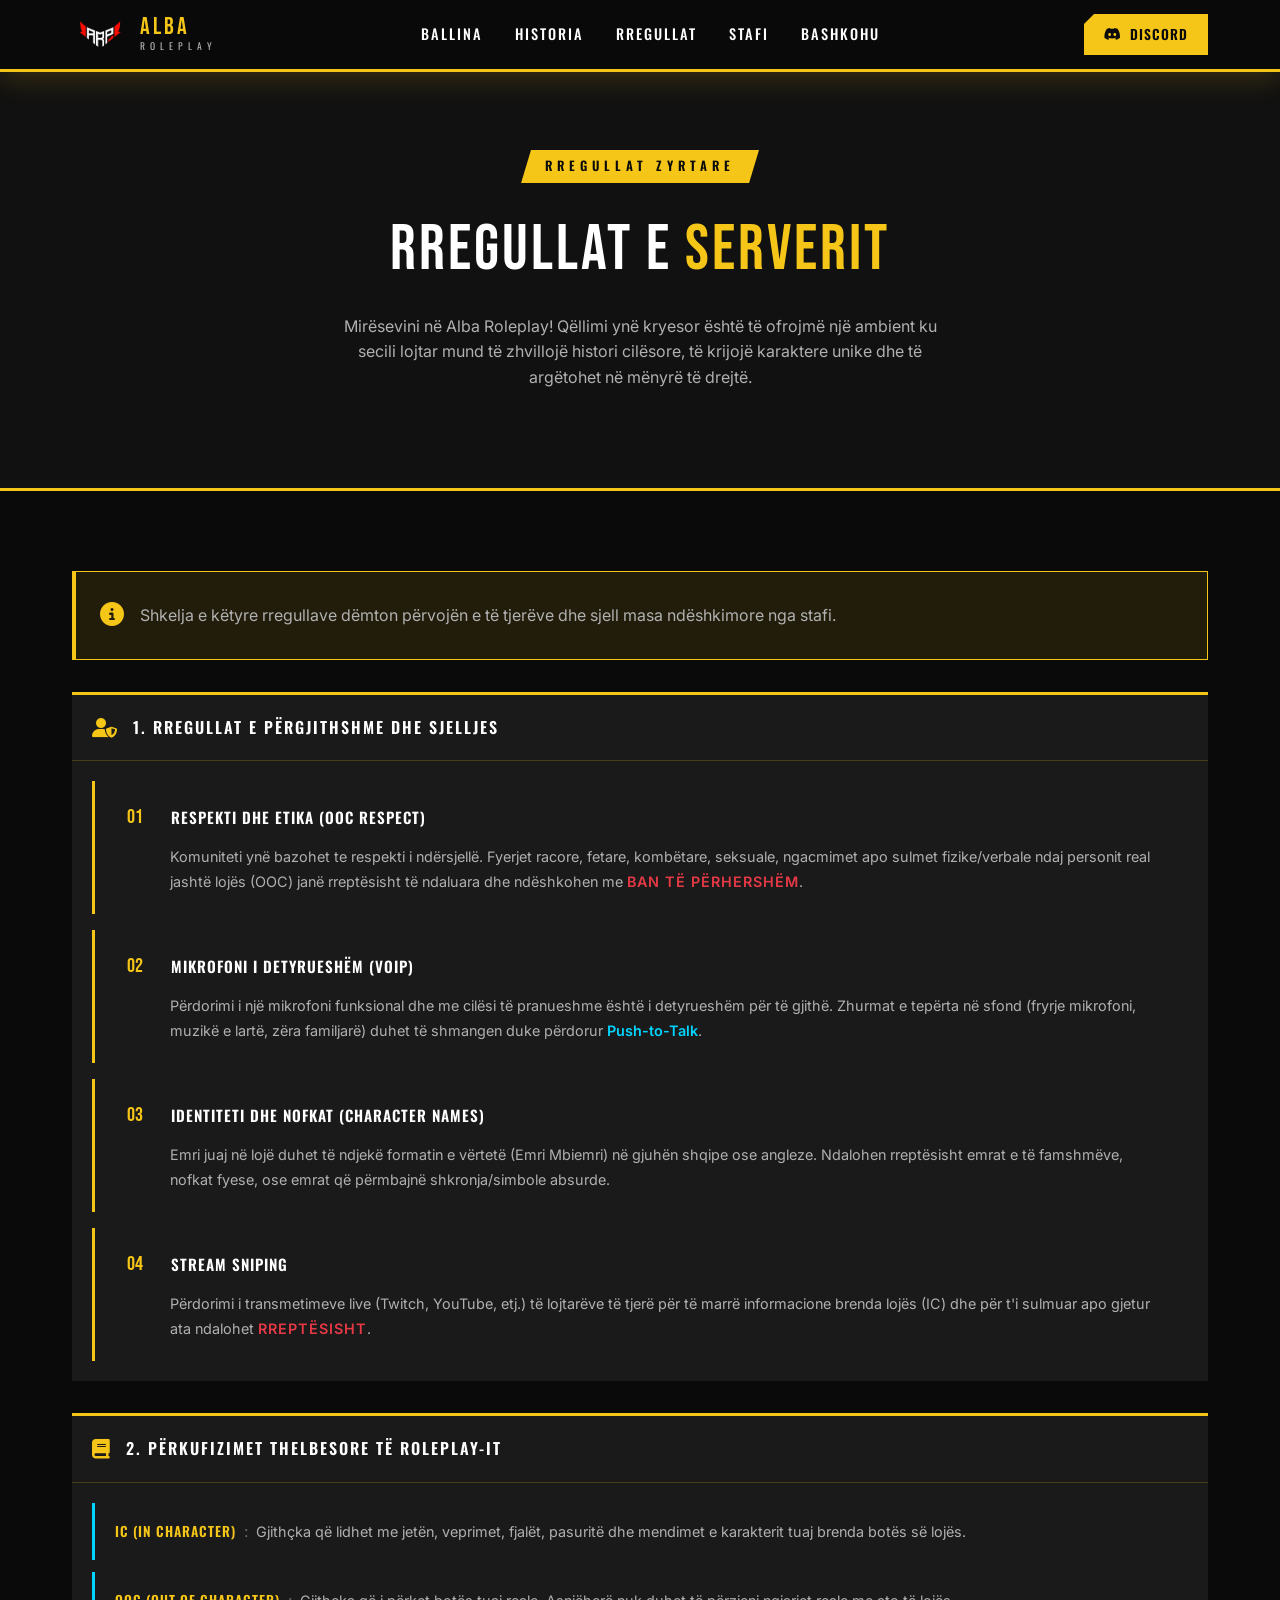
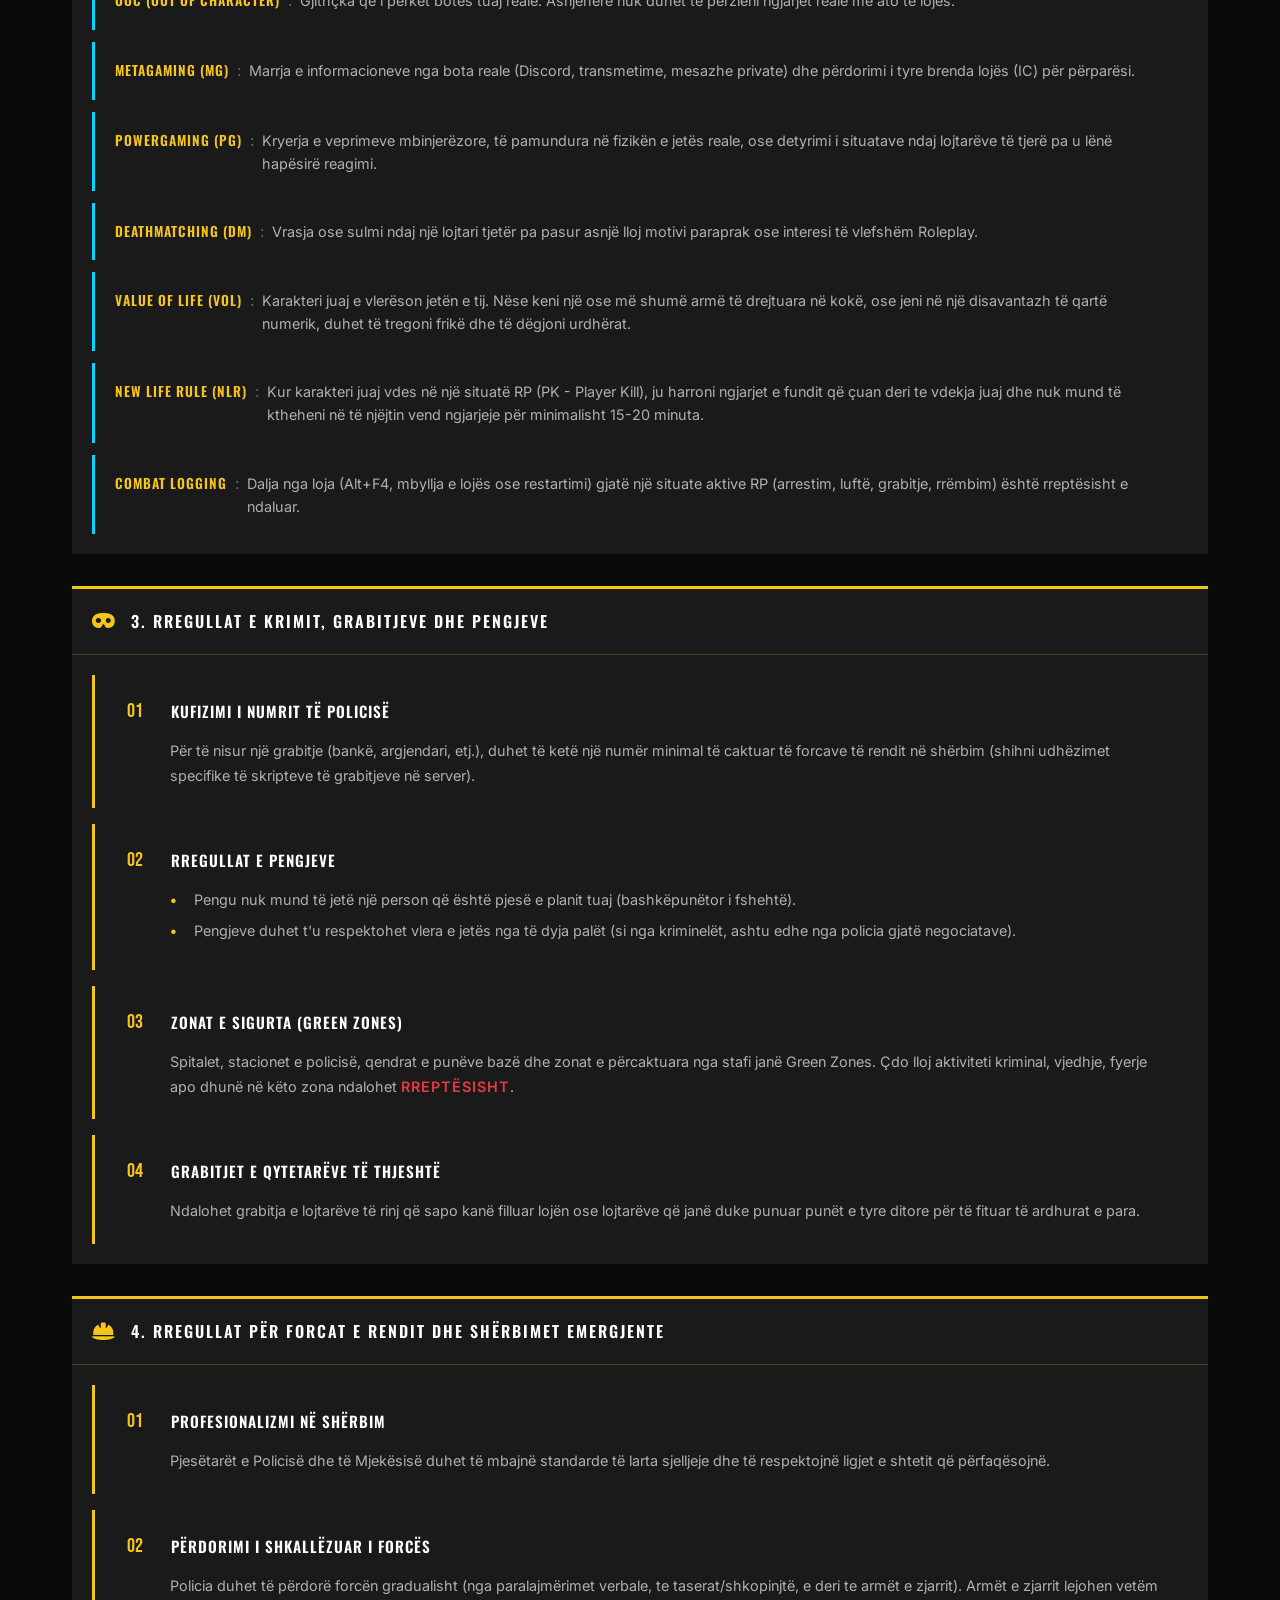
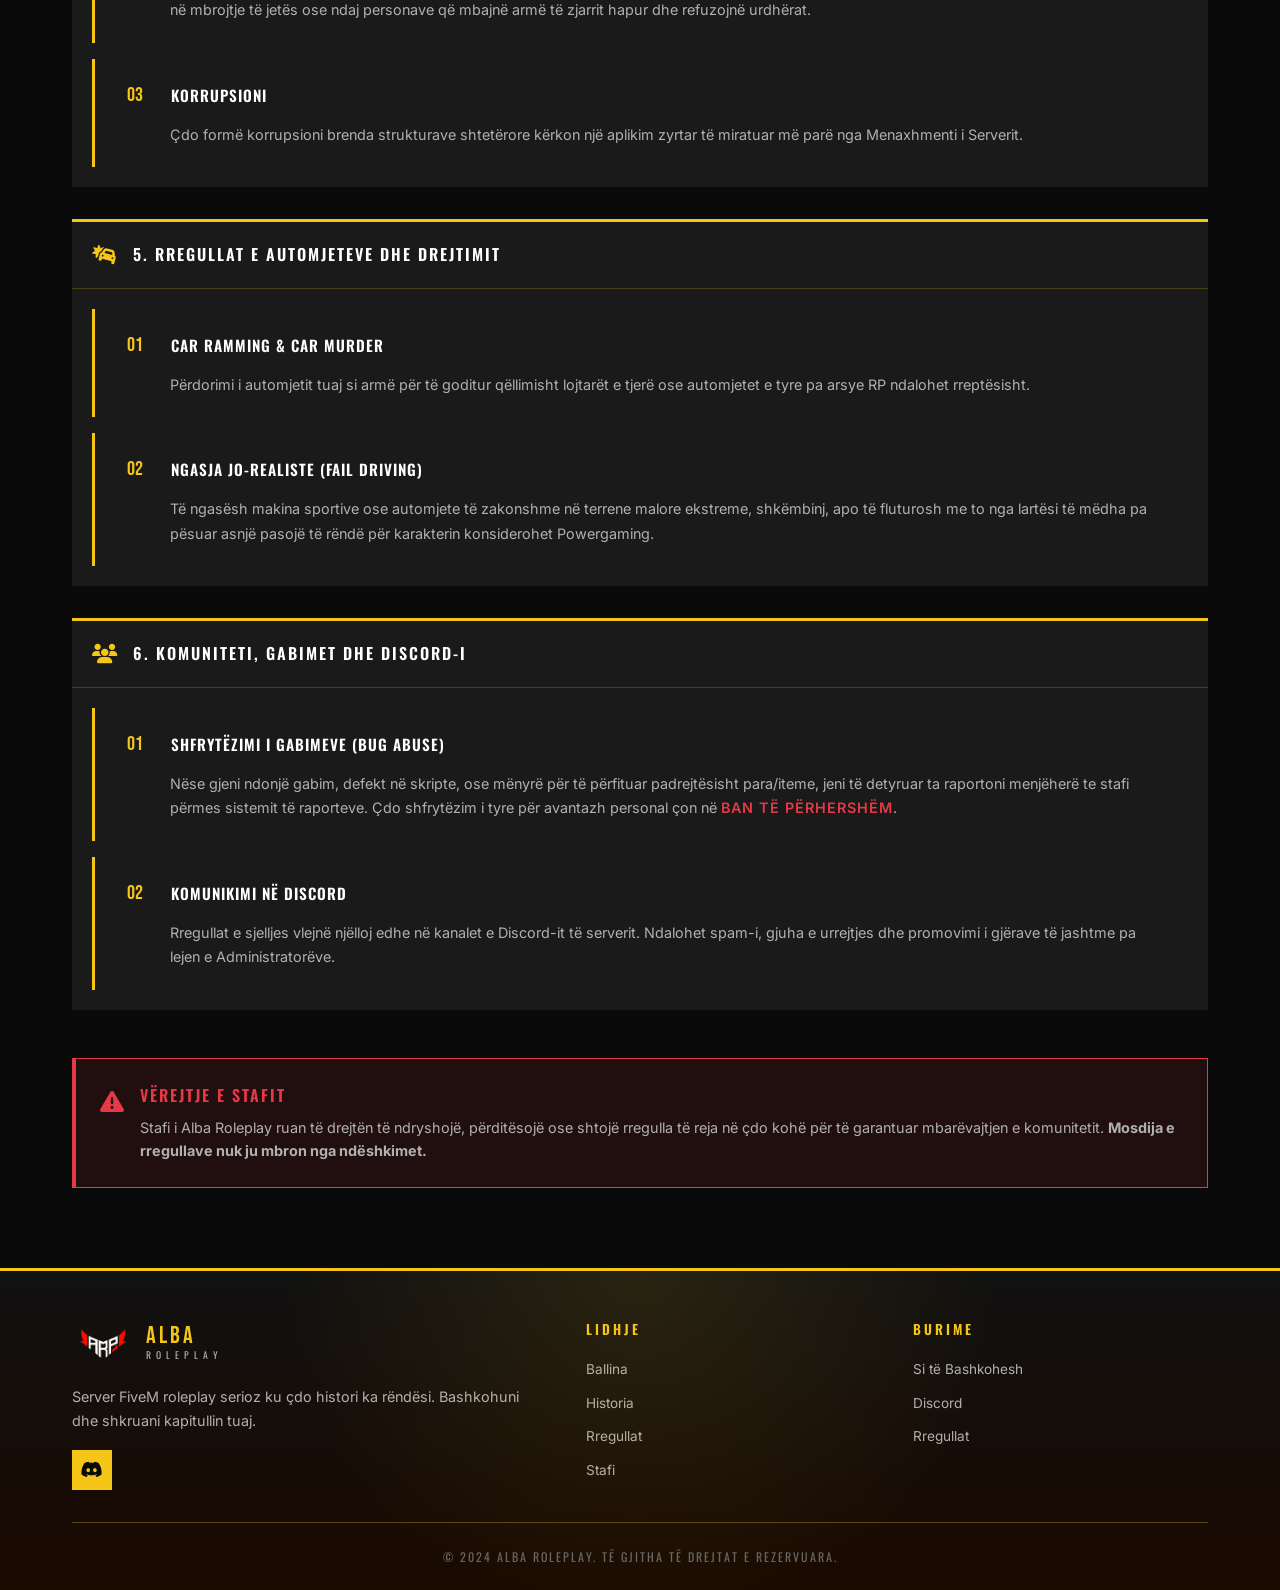
==== commit 1cece8ed: "web2" ====
--- a/rules.html
+++ b/rules.html
@@ -45,7 +45,7 @@
     <section class="rules-hero">
         <div class="section-container">
             <div class="section-header">
-                <span class="section-tag">📜 RREGULLAT ZYRTARE</span>
+                <span class="section-tag">RREGULLAT ZYRTARE</span>
                 <h1 class="section-title">RREGULLAT E <span class="highlight">SERVERIT</span></h1>
                 <p class="section-subtitle">Mirësevini në Alba Roleplay! Qëllimi ynë kryesor është të ofrojmë një ambient ku secili lojtar mund të zhvillojë histori cilësore, të krijojë karaktere unike dhe të argëtohet në mënyrë të drejtë.</p>
             </div>
@@ -89,7 +89,7 @@
                                 <span class="rule-badge">02</span>
                                 <h4>MIKROFONI I DETYRUESHËM (VOIP)</h4>
                             </div>
-                            <p>Përdorimi i një mikrofoni funksional dhe me cilësi të pranueshme është i detyrueshëm për të gjithë. Zhurmat e tepërta në sfond (fryrje mikrofoni, muzikë e lartë, zëra familjarë) duhet të shmangen duke përdorur Push-to-Talk.</p>
+                            <p>Përdorimi i një mikrofoni funksional dhe me cilësi të pranueshme është i detyrueshëm për të gjithë. Zhurmat e tepërta në sfond (fryrje mikrofoni, muzikë e lartë, zëra familjarë) duhet të shmangen duke përdorur <strong class="blue-text">Push-to-Talk</strong>.</p>
                         </div>
 
                         <div class="rule-item">
@@ -105,7 +105,7 @@
                                 <span class="rule-badge">04</span>
                                 <h4>STREAM SNIPING</h4>
                             </div>
-                            <p>Përdorimi i transmetimeve live (Twitch, YouTube, etj.) të lojtarëve të tjerë për të marrë informacione brenda lojës (IC) dhe për t'i sulmuar apo gjetur ata ndalohet rreptësisht.</p>
+                            <p>Përdorimi i transmetimeve live (Twitch, YouTube, etj.) të lojtarëve të tjerë për të marrë informacione brenda lojës (IC) dhe për t'i sulmuar apo gjetur ata ndalohet <span class="penalty">rreptësisht</span>.</p>
                         </div>
 
                     </div>
@@ -202,7 +202,7 @@
                                 <span class="rule-badge">03</span>
                                 <h4>ZONAT E SIGURTA (GREEN ZONES)</h4>
                             </div>
-                            <p>Spitalet, stacionet e policisë, qendrat e punëve bazë dhe zonat e përcaktuara nga stafi janë Green Zones. Çdo lloj aktiviteti kriminal, vjedhje, fyerje apo dhunë në këto zona ndalohet rreptësisht.</p>
+                            <p>Spitalet, stacionet e policisë, qendrat e punëve bazë dhe zonat e përcaktuara nga stafi janë Green Zones. Çdo lloj aktiviteti kriminal, vjedhje, fyerje apo dhunë në këto zona ndalohet <span class="penalty">rreptësisht</span>.</p>
                         </div>
 
                         <div class="rule-item">
--- a/styles.css
+++ b/styles.css
@@ -10,7 +10,7 @@
     --gta-yellow: #f5c518;
     --gta-orange: #ff6b00;
     --gta-red: #e63946;
-    --gta-blue: #1d3557;
+    --gta-blue: #00d4ff;
     --gta-green: #2d6a4f;
     --gta-purple: #7b2d8b;
     
@@ -776,27 +776,45 @@
 
 .staff-grid {
     display: grid;
-    grid-template-columns: repeat(4, 1fr);
-    gap: 1.25rem;
+    grid-template-columns: repeat(3, 1fr);
+    gap: 1.5rem;
+    max-width: 1000px;
+    margin: 0 auto;
 }
 
 .staff-card {
     background: var(--bg-card);
     text-align: center;
-    padding: 1.5rem;
+    padding: 2rem 1.5rem;
     border-top: 3px solid var(--gta-yellow);
     transition: var(--transition-normal);
+    position: relative;
+    overflow: hidden;
+}
+
+.staff-card::before {
+    content: '';
+    position: absolute;
+    top: 0;
+    left: 0;
+    width: 100%;
+    height: 100%;
+    background: linear-gradient(180deg, rgba(245, 197, 24, 0.05) 0%, transparent 50%);
+    pointer-events: none;
 }
 
 .staff-card:hover {
     background: var(--bg-card-hover);
     transform: translateY(-5px);
+    box-shadow: 0 10px 30px rgba(245, 197, 24, 0.1);
 }
 
 .staff-avatar {
-    width: 80px;
-    height: 80px;
-    margin: 0 auto 1rem;
+    width: 100px;
+    height: 100px;
+    margin: 0 auto 1.25rem;
+    position: relative;
+    z-index: 1;
 }
 
 .avatar-placeholder {
@@ -805,42 +823,52 @@
     display: flex;
     align-items: center;
     justify-content: center;
-    font-size: 2rem;
+    font-size: 2.5rem;
     color: var(--bg-dark);
     clip-path: polygon(50% 0%, 100% 25%, 100% 75%, 50% 100%, 0% 75%, 0% 25%);
+    transition: var(--transition-normal);
+}
+
+.staff-card:hover .avatar-placeholder {
+    transform: scale(1.05);
 }
 
 .avatar-placeholder.owner { background: var(--gta-yellow); }
 .avatar-placeholder.admin { background: var(--gta-orange); }
-.avatar-placeholder.leadmod { background: var(--gta-red); }
 .avatar-placeholder.mod { background: var(--text-secondary); }
 
 .staff-name {
     font-family: var(--font-heading);
-    font-size: 1.1rem;
-    font-weight: 600;
-    letter-spacing: 2px;
-    margin-bottom: 0.25rem;
+    font-size: 1.25rem;
+    font-weight: 600;
+    letter-spacing: 3px;
+    margin-bottom: 0.5rem;
+    position: relative;
+    z-index: 1;
 }
 
 .staff-role {
     display: inline-block;
     font-family: var(--font-heading);
-    font-size: 0.65rem;
-    font-weight: 600;
-    letter-spacing: 2px;
-    color: var(--gta-yellow);
-    margin-bottom: 1rem;
+    font-size: 0.7rem;
+    font-weight: 600;
+    letter-spacing: 3px;
+    color: var(--gta-yellow);
+    margin-bottom: 1.25rem;
+    position: relative;
+    z-index: 1;
 }
 
 .staff-social {
     display: flex;
     justify-content: center;
+    position: relative;
+    z-index: 1;
 }
 
 .social-link {
-    width: 35px;
-    height: 35px;
+    width: 40px;
+    height: 40px;
     display: flex;
     align-items: center;
     justify-content: center;
@@ -848,9 +876,13 @@
     color: var(--bg-dark);
     text-decoration: none;
     transition: var(--transition-fast);
+    font-size: 1.1rem;
 }
 
 .social-link:hover {
+    background: var(--gta-orange);
+    transform: scale(1.1);
+}
     background: var(--gta-orange);
     transform: scale(1.1);
 }
@@ -1431,6 +1463,11 @@
     letter-spacing: 1px;
 }
 
+.blue-text {
+    color: var(--gta-blue);
+    font-weight: 600;
+}
+
 /* Rule Sublist */
 .rule-sublist {
     list-style: none;
